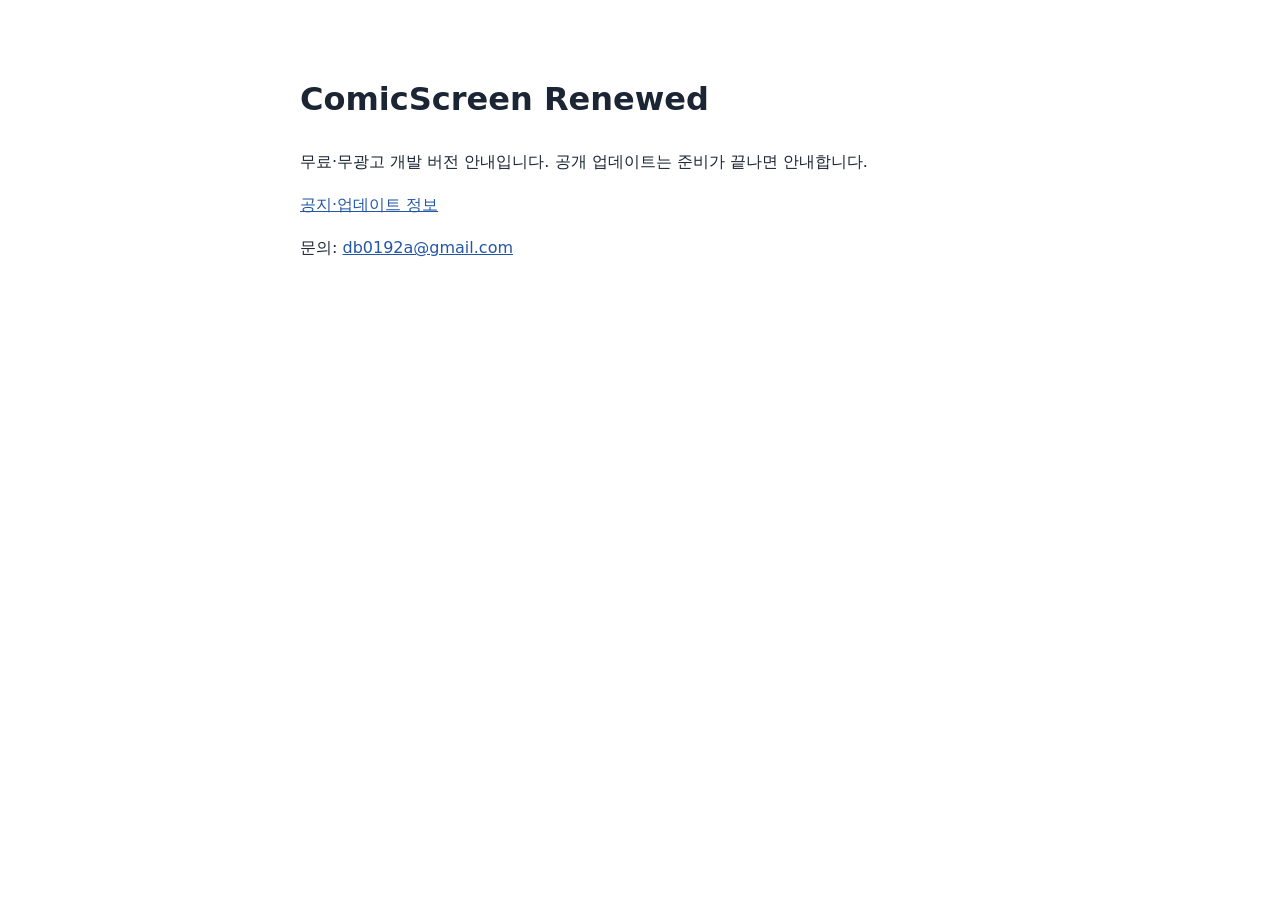
==== index.html @ 99137135 "Publish development announcement metadata" ====
<!doctype html><html lang="ko"><meta charset="utf-8"><meta name="viewport" content="width=device-width,initial-scale=1"><meta name="robots" content="noindex"><title>ComicScreen 안내</title><style>body{font:16px/1.7 system-ui,sans-serif;max-width:680px;margin:72px auto;padding:0 24px;color:#1b2533}a{color:#2456a6}</style><h1>ComicScreen Renewed</h1><p>무료·무광고 개발 버전 안내입니다. 공개 업데이트는 준비가 끝나면 안내합니다.</p><p><a href="/announcements.json">공지·업데이트 정보</a></p><p>문의: <a href="mailto:db0192a@gmail.com">db0192a@gmail.com</a></p></html>
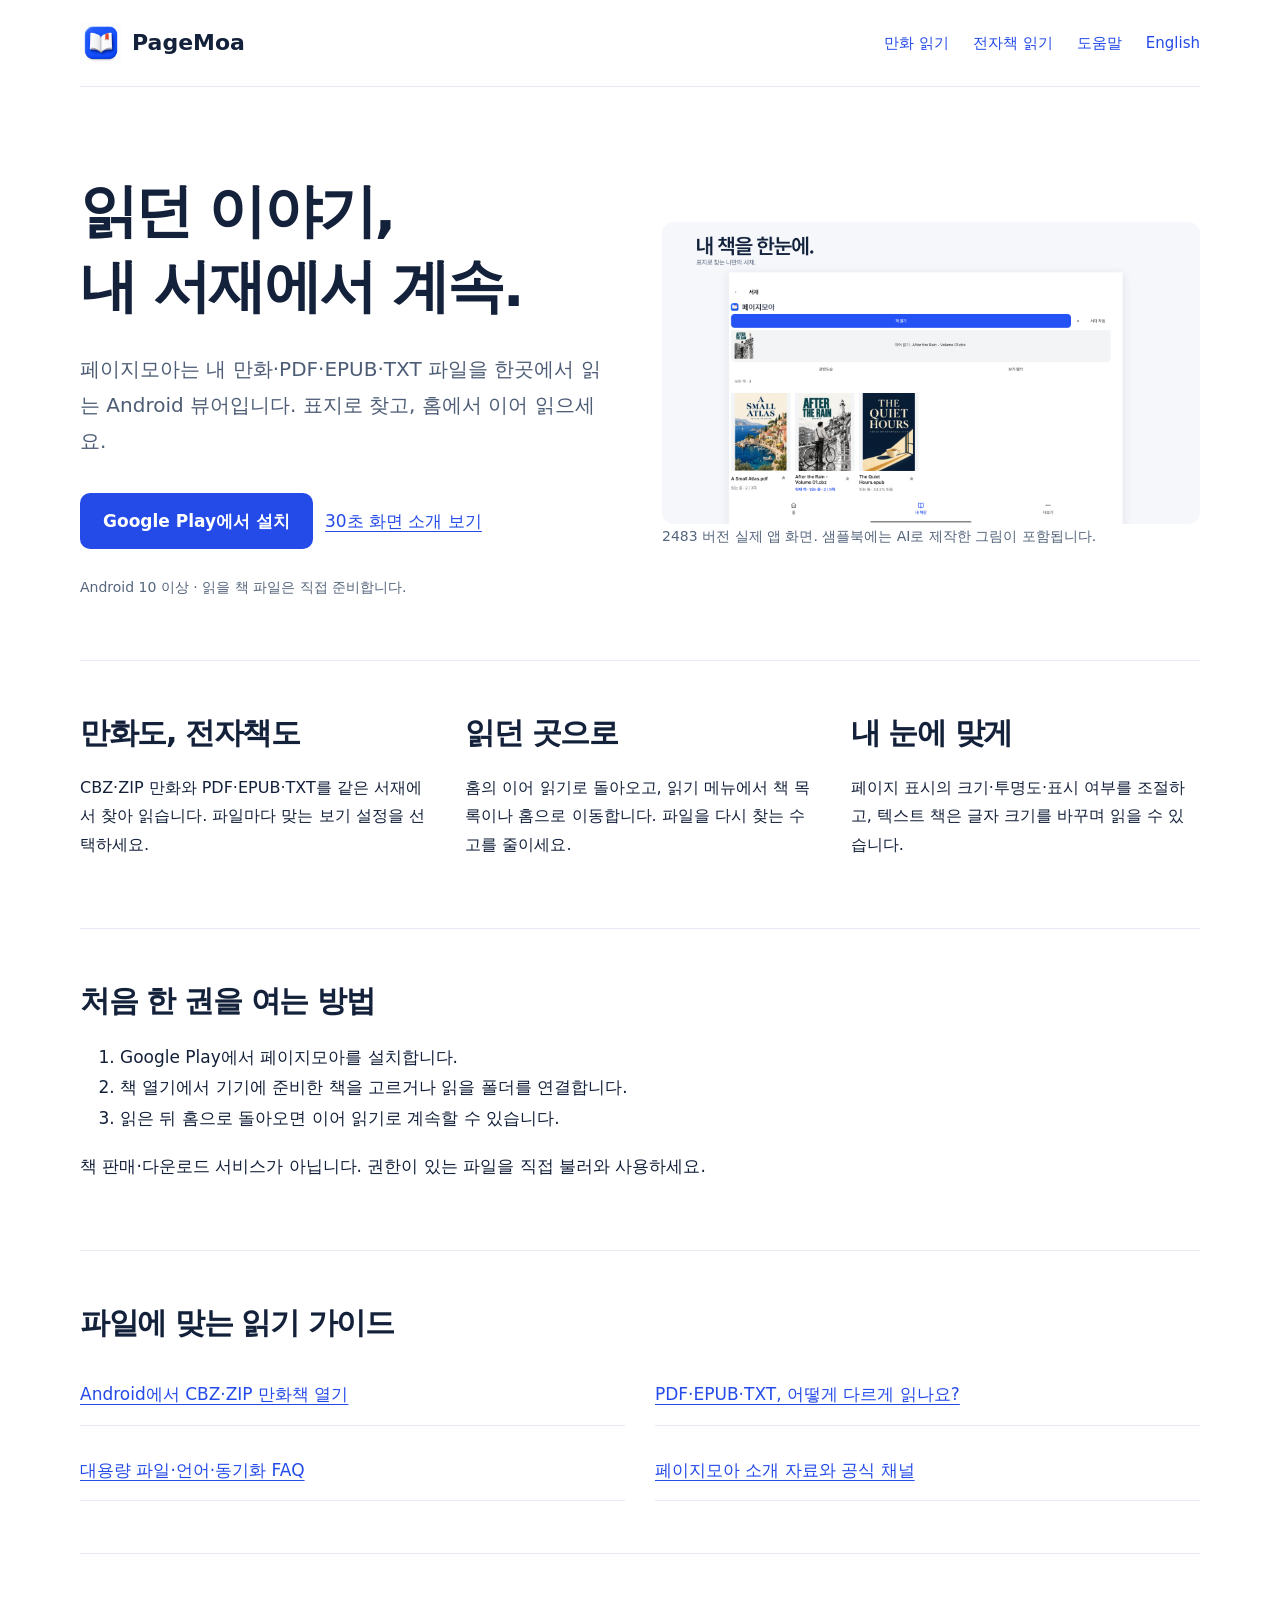
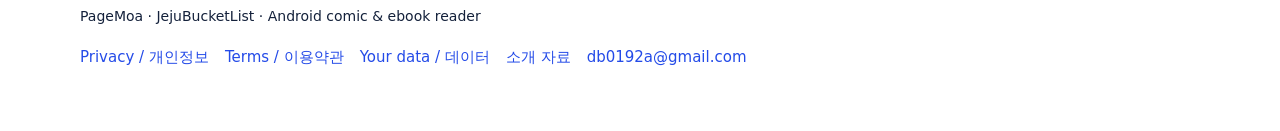
==== commit 684206bc: "Publish PageMoa reader guides and bilingual search landing pages" ====
--- a/index.html
+++ b/index.html
@@ -1 +1,4 @@
-<!doctype html><html lang="ko"><meta charset="utf-8"><meta name="viewport" content="width=device-width,initial-scale=1"><meta name="robots" content="noindex"><title>ComicScreen 안내</title><style>body{font:16px/1.7 system-ui,sans-serif;max-width:680px;margin:72px auto;padding:0 24px;color:#1b2533}a{color:#2456a6}</style><h1>ComicScreen Renewed</h1><p>무료·무광고 개발 버전 안내입니다. 공개 업데이트는 준비가 끝나면 안내합니다.</p><p><a href="/announcements.json">공지·업데이트 정보</a></p><p>문의: <a href="mailto:db0192a@gmail.com">db0192a@gmail.com</a></p></html>
+<!doctype html><html lang="ko"><head><meta charset="utf-8"><meta name="viewport" content="width=device-width,initial-scale=1"><title>페이지모아 PageMoa — 만화·PDF·EPUB·TXT 뷰어</title><meta name="description" content="Android 만화·전자책 뷰어 페이지모아. CBZ·ZIP·PDF·EPUB·TXT를 표지 서재에서 찾고 홈에서 이어 읽으세요. 설치 링크, 실제 화면과 사용 가이드."><meta name="robots" content="index,follow,max-image-preview:large"><link rel="canonical" href="https://comicscreen.bodeum.me/"><link rel="alternate" hreflang="ko" href="https://comicscreen.bodeum.me/"><link rel="alternate" hreflang="en" href="https://comicscreen.bodeum.me/en/"><link rel="alternate" hreflang="x-default" href="https://comicscreen.bodeum.me/en/"><meta property="og:type" content="website"><meta property="og:site_name" content="PageMoa | 페이지모아"><meta property="og:title" content="페이지모아 PageMoa — 만화·PDF·EPUB·TXT 뷰어"><meta property="og:description" content="Android 만화·전자책 뷰어 페이지모아. CBZ·ZIP·PDF·EPUB·TXT를 표지 서재에서 찾고 홈에서 이어 읽으세요. 설치 링크, 실제 화면과 사용 가이드."><meta property="og:url" content="https://comicscreen.bodeum.me/"><meta property="og:image" content="https://comicscreen.bodeum.me/assets/library.png"><meta name="twitter:card" content="summary_large_image"><link rel="icon" href="/assets/icon.png"><link rel="stylesheet" href="/assets/site.css"><script type="application/ld+json">{"@context": "https://schema.org", "@type": "WebPage", "name": "페이지모아 PageMoa — 만화·PDF·EPUB·TXT 뷰어", "description": "Android 만화·전자책 뷰어 페이지모아. CBZ·ZIP·PDF·EPUB·TXT를 표지 서재에서 찾고 홈에서 이어 읽으세요. 설치 링크, 실제 화면과 사용 가이드.", "url": "https://comicscreen.bodeum.me/", "inLanguage": "ko", "publisher": {"@type": "Organization", "name": "JejuBucketList"}, "mainEntity": {"@type": "SoftwareApplication", "name": "PageMoa", "alternateName": "페이지모아", "operatingSystem": "Android 10 or later", "applicationCategory": "UtilitiesApplication", "url": "https://comicscreen.bodeum.me/", "downloadUrl": "https://play.google.com/store/apps/details?id=com.pagemoa.reader", "image": "https://comicscreen.bodeum.me/assets/icon.png", "description": "Android 만화·전자책 뷰어 페이지모아. CBZ·ZIP·PDF·EPUB·TXT를 표지 서재에서 찾고 홈에서 이어 읽으세요. 설치 링크, 실제 화면과 사용 가이드."}}</script></head><body><a class="skip" href="#content">본문으로 이동</a><header><a class="brand" href="/"><img src="/assets/icon.png" width="42" height="42" alt="">PageMoa</a><nav aria-label="Main"><a href="/guides/cbz/">만화 읽기</a><a href="/guides/pdf-epub/">전자책 읽기</a><a href="/faq/">도움말</a><a href="/en/">English</a></nav></header><main id="content"><section class="hero"><div><h1>읽던 이야기,<br>내 서재에서 계속.</h1><p class="intro">페이지모아는 내 만화·PDF·EPUB·TXT 파일을 한곳에서 읽는 Android 뷰어입니다. 표지로 찾고, 홈에서 이어 읽으세요.</p><a class="cta" href="https://play.google.com/store/apps/details?id=com.pagemoa.reader&amp;hl=ko&amp;referrer=utm_source%3Dpagemoa_web%26utm_medium%3Downed%26utm_campaign%3Dguides_20261116">Google Play에서 설치</a><a class="secondary" href="https://youtu.be/oUCCbLt01rs">30초 화면 소개 보기</a><p class="muted">Android 10 이상 · 읽을 책 파일은 직접 준비합니다.</p></div><figure><img src="/assets/library.png" width="3200" height="1800" alt="페이지모아 서재의 오리지널 샘플북 세 권과 이어 읽기"><figcaption>2483 버전 실제 앱 화면. 샘플북에는 AI로 제작한 그림이 포함됩니다.</figcaption></figure></section>
+<section class="section features"><div><h2>만화도, 전자책도</h2><p>CBZ·ZIP 만화와 PDF·EPUB·TXT를 같은 서재에서 찾아 읽습니다. 파일마다 맞는 보기 설정을 선택하세요.</p></div><div><h2>읽던 곳으로</h2><p>홈의 이어 읽기로 돌아오고, 읽기 메뉴에서 책 목록이나 홈으로 이동합니다. 파일을 다시 찾는 수고를 줄이세요.</p></div><div><h2>내 눈에 맞게</h2><p>페이지 표시의 크기·투명도·표시 여부를 조절하고, 텍스트 책은 글자 크기를 바꾸며 읽을 수 있습니다.</p></div></section>
+<section class="section"><h2>처음 한 권을 여는 방법</h2><ol><li>Google Play에서 페이지모아를 설치합니다.</li><li>책 열기에서 기기에 준비한 책을 고르거나 읽을 폴더를 연결합니다.</li><li>읽은 뒤 홈으로 돌아오면 이어 읽기로 계속할 수 있습니다.</li></ol><p>책 판매·다운로드 서비스가 아닙니다. 권한이 있는 파일을 직접 불러와 사용하세요.</p></section>
+<section class="section"><h2>파일에 맞는 읽기 가이드</h2><div class="links"><a href="/guides/cbz/">Android에서 CBZ·ZIP 만화책 열기</a><a href="/guides/pdf-epub/">PDF·EPUB·TXT, 어떻게 다르게 읽나요?</a><a href="/faq/">대용량 파일·언어·동기화 FAQ</a><a href="/press/">페이지모아 소개 자료와 공식 채널</a></div></section></main><footer><p>PageMoa · JejuBucketList · Android comic &amp; ebook reader</p><nav><a href="/pagemoa/privacy.html">Privacy / 개인정보</a><a href="/pagemoa/terms.html">Terms / 이용약관</a><a href="/pagemoa/data.html">Your data / 데이터</a><a href="/press/">소개 자료</a><a href="mailto:db0192a@gmail.com">db0192a@gmail.com</a></nav></footer></body></html>
--- a/assets/site.css
+++ b/assets/site.css
@@ -0,0 +1 @@
+*{box-sizing:border-box}html{scroll-behavior:smooth}body{margin:0;background:#fff;color:#14213b;font-family:"Malgun Gothic","Apple SD Gothic Neo",system-ui,sans-serif;font-size:17px;line-height:1.8}a{color:#244be8;text-underline-offset:4px}a:focus-visible,summary:focus-visible{outline:3px solid #244be8;outline-offset:5px}header,main,footer{width:min(1120px,calc(100% - 48px));margin:auto}header{display:flex;align-items:center;justify-content:space-between;gap:24px;padding:22px 0;border-bottom:1px solid #e4e9f2}nav{display:flex;gap:24px;flex-wrap:wrap}nav a{text-decoration:none;font-size:15px}.brand{display:flex;align-items:center;gap:10px;font-size:22px;font-weight:800;text-decoration:none;color:#14213b}.brand img{width:42px;height:42px}h1,h2,h3{line-height:1.3;letter-spacing:-.045em;word-break:keep-all}h1{font-size:clamp(34px,4.8vw,62px);margin:18px 0 26px;max-width:850px}h2{font-size:30px;margin:0 0 22px}h3{font-size:21px}p{max-width:72ch}.hero{padding:70px 0 45px;display:grid;grid-template-columns:1fr 1fr;gap:44px;align-items:center}.hero h1{font-size:clamp(36px,4.5vw,58px)}.intro{font-size:20px;color:#4e5d76}.cta{display:inline-block;background:#244be8;color:white;padding:13px 23px;border-radius:10px;text-decoration:none;font-weight:700;margin:14px 12px 12px 0}.secondary{display:inline-block;margin:10px 0}.hero figure{margin:0}.hero img,.wide{width:100%;height:auto;display:block;border-radius:12px}.muted,figcaption{color:#55657c;font-size:14px}.section{padding:52px 0;border-top:1px solid #e4e9f2}.features{display:grid;grid-template-columns:repeat(3,1fr);gap:36px}.features p{font-size:16px}.guide{max-width:800px;margin:0 auto;padding:58px 0}.guide h2{margin-top:44px}.guide li{margin:14px 0}.guide table{width:100%;border-collapse:collapse;font-size:16px}.guide th,.guide td{text-align:left;border-bottom:1px solid #dce3ef;padding:13px;vertical-align:top}.tablewrap{overflow:auto}.links{display:grid;grid-template-columns:1fr 1fr;gap:14px 30px}.links a{display:block;padding:15px 0;border-bottom:1px solid #e4e9f2}details{padding:20px 0;border-bottom:1px solid #e4e9f2}summary{cursor:pointer;font-size:19px;font-weight:700}.notice{background:#f1f5ff;border-left:4px solid #244be8;padding:18px 24px;margin:28px 0}footer{padding:36px 0 60px;border-top:1px solid #e4e9f2;font-size:14px}footer nav{gap:16px}.skip{position:absolute;left:20px;top:-100px}.skip:focus{top:12px;background:white;padding:10px;z-index:10}@media(max-width:700px){header,main,footer{width:calc(100% - 36px)}header{align-items:flex-start;flex-direction:column;gap:14px}nav{gap:12px 20px}.hero{grid-template-columns:1fr;padding:36px 0;gap:22px}.features,.links{grid-template-columns:1fr}.section{padding:34px 0}.guide{padding:32px 0}h2{font-size:26px}.intro{font-size:18px}}@media(prefers-reduced-motion:reduce){html{scroll-behavior:auto}}
